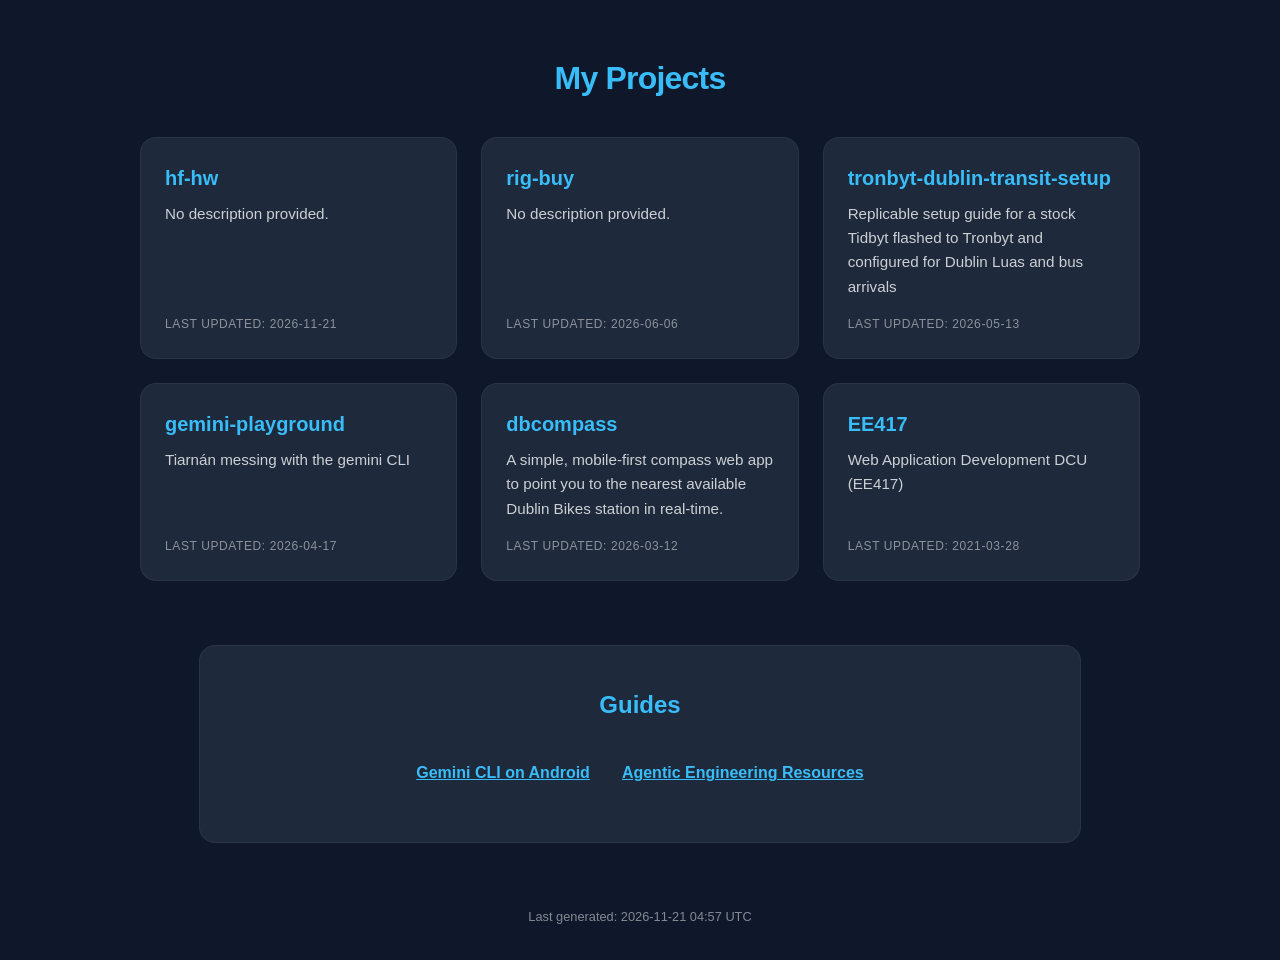
==== index.html @ 2f684768 "Auto-update project index" ====
<!DOCTYPE html>
<html lang="en">
<head>
    <meta charset="UTF-8">
    <meta name="viewport" content="width=device-width, initial-scale=1.0">
    <title>Projects | nycdubliner</title>
    
    <style>
        :root {
            --bg-color: #0f172a;
            --text-color: #f8fafc;
            --card-bg: #1e293b;
            --accent-color: #38bdf8;
        }
        body {
            font-family: -apple-system, BlinkMacSystemFont, "Segoe UI", Roboto, Helvetica, Arial, sans-serif;
            background-color: var(--bg-color);
            color: var(--text-color);
            line-height: 1.6;
            margin: 0;
            padding: 2rem;
            display: flex;
            flex-direction: column;
            align-items: center;
        }
        h1 { margin-bottom: 2rem; color: var(--accent-color); font-weight: 900; letter-spacing: -0.025em; }
        .grid {
            display: grid;
            grid-template-columns: repeat(auto-fill, minmax(300px, 1fr));
            gap: 1.5rem;
            width: 100%;
            max-width: 1000px;
        }
        .card {
            background: var(--card-bg);
            border-radius: 1rem;
            padding: 1.5rem;
            text-decoration: none;
            color: inherit;
            transition: transform 0.2s, box-shadow 0.2s;
            border: 1px solid rgba(255,255,255,0.05);
            display: flex;
            flex-direction: column;
        }
        .card:hover {
            transform: translateY(-4px);
            box-shadow: 0 10px 25px -5px rgba(0,0,0,0.5);
            border-color: var(--accent-color);
        }
        .card h2 {
            margin: 0 0 0.5rem 0;
            font-size: 1.25rem;
            color: var(--accent-color);
        }
        .card p {
            margin: 0;
            opacity: 0.8;
            font-size: 0.95rem;
            flex: 1;
        }
        .meta {
            margin-top: 1rem;
            font-size: 0.75rem;
            opacity: 0.5;
            text-transform: uppercase;
            letter-spacing: 0.05em;
        }
        footer {
            margin-top: 4rem;
            font-size: 0.8rem;
            opacity: 0.5;
        }
        .content-area {
            margin-top: 2rem;
            width: 100%;
            max-width: 800px;
            background: var(--card-bg);
            border-radius: 1rem;
            padding: 2.5rem;
            border: 1px solid rgba(255,255,255,0.05);
        }
        .content-area h2 {
            margin-top: 0;
            color: var(--accent-color);
        }
        code {
            background: rgba(0,0,0,0.3);
            padding: 0.2rem 0.4rem;
            border-radius: 0.25rem;
            font-family: ui-monospace, SFMono-Regular, Menlo, Monaco, Consolas, monospace;
        }
        .back-link {
            color: var(--accent-color);
            text-decoration: none;
            display: inline-block;
            margin-bottom: 2rem;
        }
        .back-link:hover { text-decoration: underline; }
    </style>

</head>
<body>
    <h1>My Projects</h1>
    <div class="grid">

        <a href="https://nycdubliner.github.io/hf-hw/" class="card">
            <h2>hf-hw</h2>
            <p>No description provided.</p>
            <div class="meta">Last updated: 2026-11-21</div>
        </a>
    
        <a href="https://nycdubliner.github.io/rig-buy/" class="card">
            <h2>rig-buy</h2>
            <p>No description provided.</p>
            <div class="meta">Last updated: 2026-06-06</div>
        </a>
    
        <a href="https://nycdubliner.github.io/tronbyt-dublin-transit-setup.html" class="card">
            <h2>tronbyt-dublin-transit-setup</h2>
            <p>Replicable setup guide for a stock Tidbyt flashed to Tronbyt and configured for Dublin Luas and bus arrivals</p>
            <div class="meta">Last updated: 2026-05-13</div>
        </a>
    
        <a href="https://nycdubliner.github.io/gemini-playground/" class="card">
            <h2>gemini-playground</h2>
            <p>Tiarnán messing with the gemini CLI</p>
            <div class="meta">Last updated: 2026-04-17</div>
        </a>
    
        <a href="https://nycdubliner.github.io/dbcompass/" class="card">
            <h2>dbcompass</h2>
            <p>A simple, mobile-first compass web app to point you to the nearest available Dublin Bikes station in real-time.</p>
            <div class="meta">Last updated: 2026-03-12</div>
        </a>
    
        <a href="https://nycdubliner.github.io/EE417/" class="card">
            <h2>EE417</h2>
            <p>Web Application Development DCU (EE417)</p>
            <div class="meta">Last updated: 2021-03-28</div>
        </a>
    
    </div>

    <div class="content-area" style="margin-top: 4rem; text-align: center;">
        <h2>Guides</h2>
        <div style="display: flex; gap: 2rem; justify-content: center;">
            <p><a href="gemini-android.html" style="color: var(--accent-color); font-weight: bold;">Gemini CLI on Android</a></p>
            <p><a href="agentic-engineering.html" style="color: var(--accent-color); font-weight: bold;">Agentic Engineering Resources</a></p>
        </div>
    </div>

    <footer>
        Last generated: 2026-11-21 04:57 UTC
    </footer>
</body>
</html>
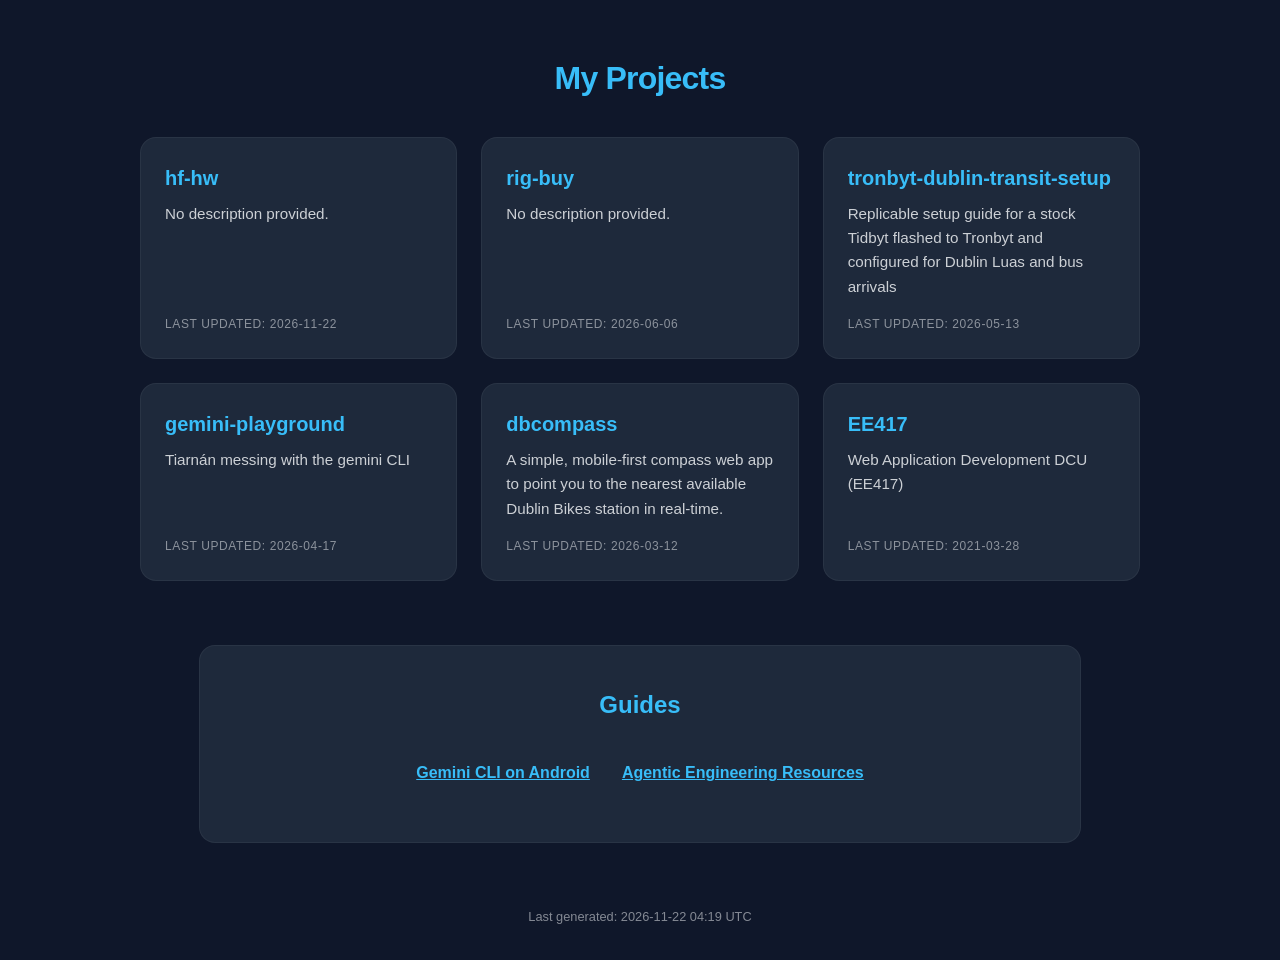
==== commit 0dbc6267: "Auto-update project index" ====
--- a/index.html
+++ b/index.html
@@ -107,7 +107,7 @@
         <a href="https://nycdubliner.github.io/hf-hw/" class="card">
             <h2>hf-hw</h2>
             <p>No description provided.</p>
-            <div class="meta">Last updated: 2026-11-21</div>
+            <div class="meta">Last updated: 2026-11-22</div>
         </a>
     
         <a href="https://nycdubliner.github.io/rig-buy/" class="card">
@@ -151,7 +151,7 @@
     </div>
 
     <footer>
-        Last generated: 2026-11-21 04:57 UTC
+        Last generated: 2026-11-22 04:19 UTC
     </footer>
 </body>
 </html>
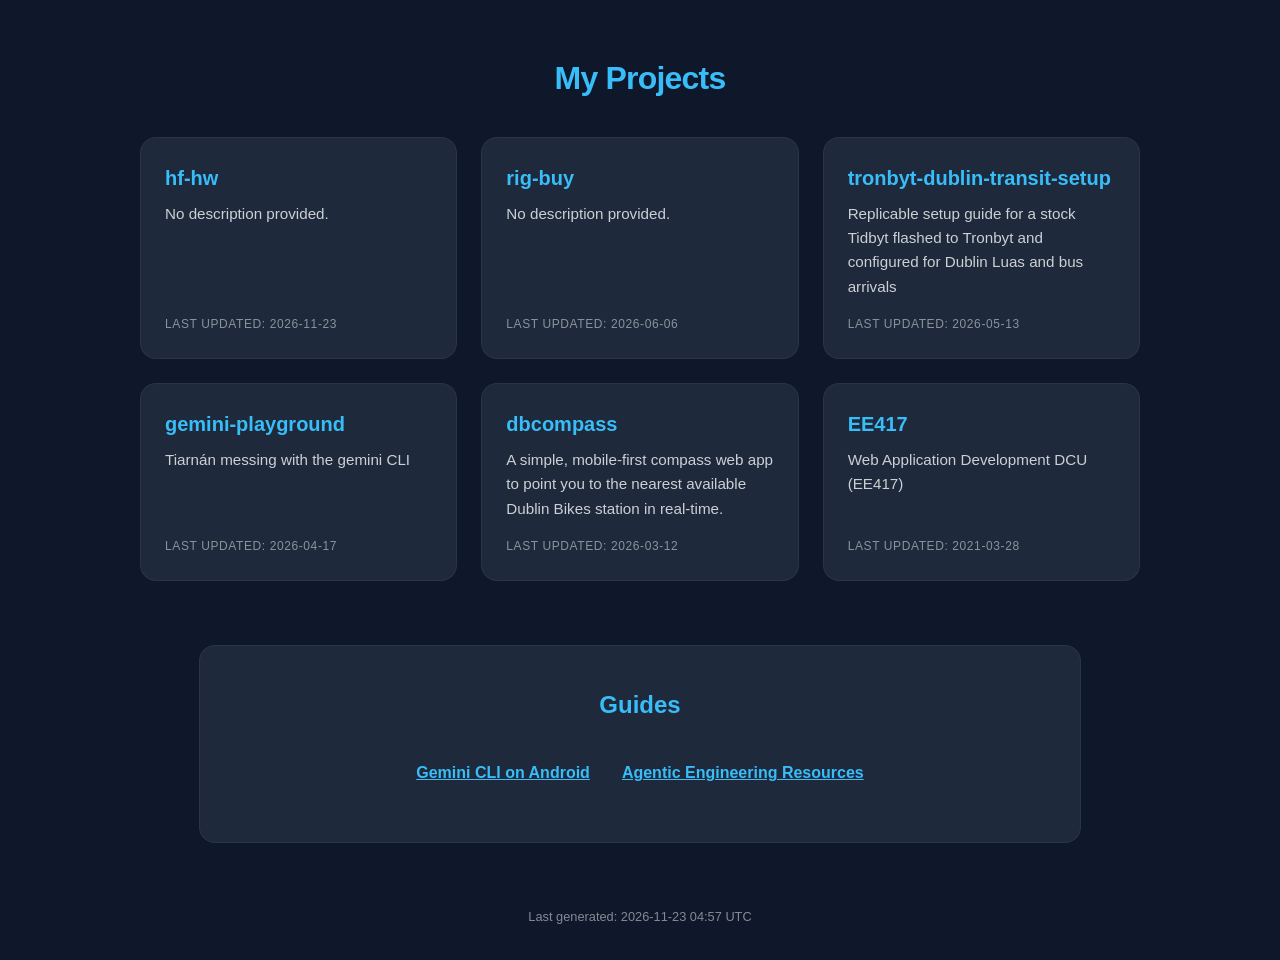
==== commit ed141bec: "Auto-update project index" ====
--- a/index.html
+++ b/index.html
@@ -107,7 +107,7 @@
         <a href="https://nycdubliner.github.io/hf-hw/" class="card">
             <h2>hf-hw</h2>
             <p>No description provided.</p>
-            <div class="meta">Last updated: 2026-11-22</div>
+            <div class="meta">Last updated: 2026-11-23</div>
         </a>
     
         <a href="https://nycdubliner.github.io/rig-buy/" class="card">
@@ -151,7 +151,7 @@
     </div>
 
     <footer>
-        Last generated: 2026-11-22 04:19 UTC
+        Last generated: 2026-11-23 04:57 UTC
     </footer>
 </body>
 </html>
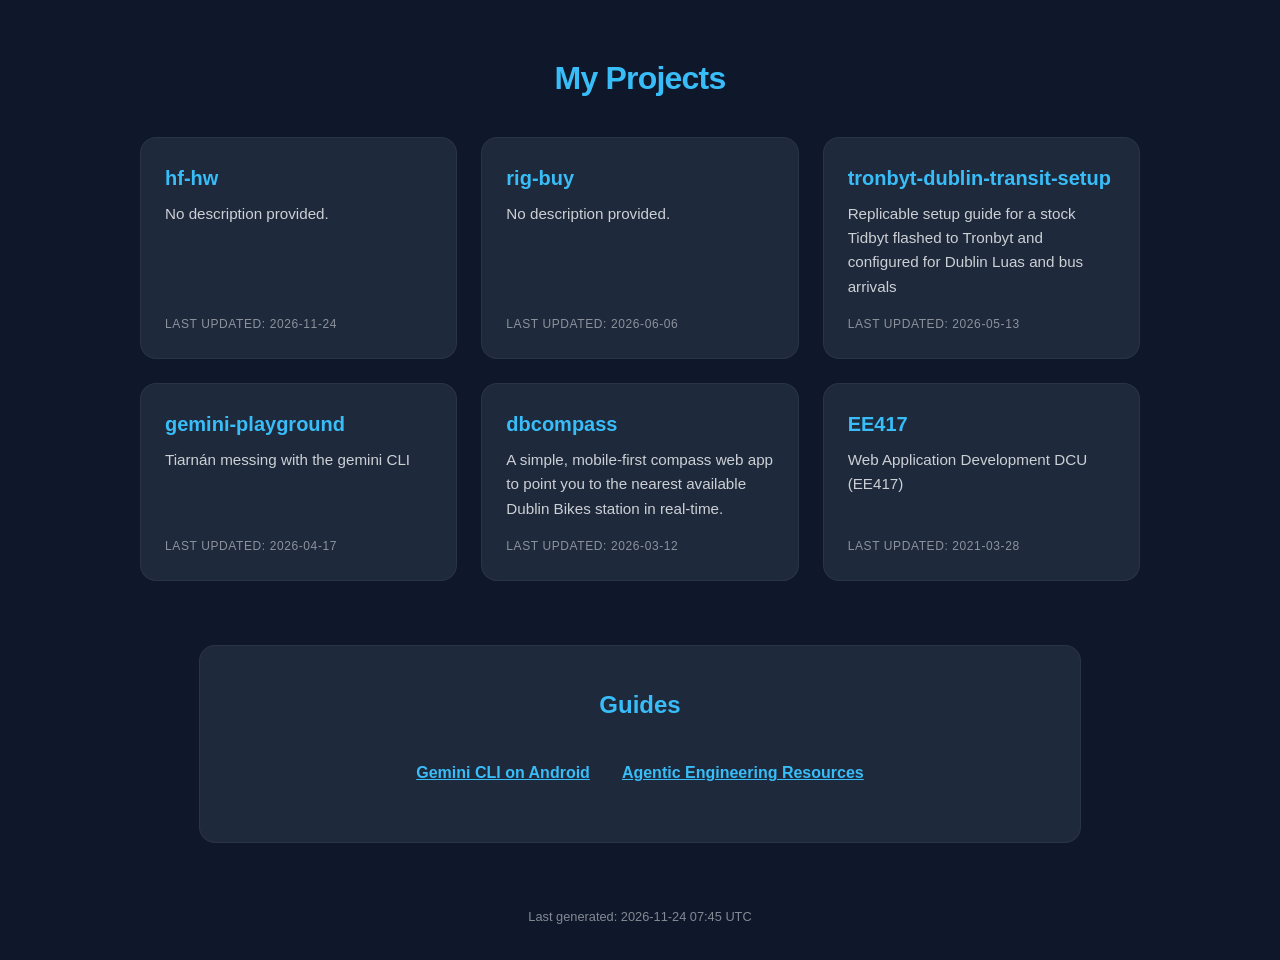
==== commit 2ee64803: "Auto-update project index" ====
--- a/index.html
+++ b/index.html
@@ -107,7 +107,7 @@
         <a href="https://nycdubliner.github.io/hf-hw/" class="card">
             <h2>hf-hw</h2>
             <p>No description provided.</p>
-            <div class="meta">Last updated: 2026-11-23</div>
+            <div class="meta">Last updated: 2026-11-24</div>
         </a>
     
         <a href="https://nycdubliner.github.io/rig-buy/" class="card">
@@ -151,7 +151,7 @@
     </div>
 
     <footer>
-        Last generated: 2026-11-23 04:57 UTC
+        Last generated: 2026-11-24 07:45 UTC
     </footer>
 </body>
 </html>
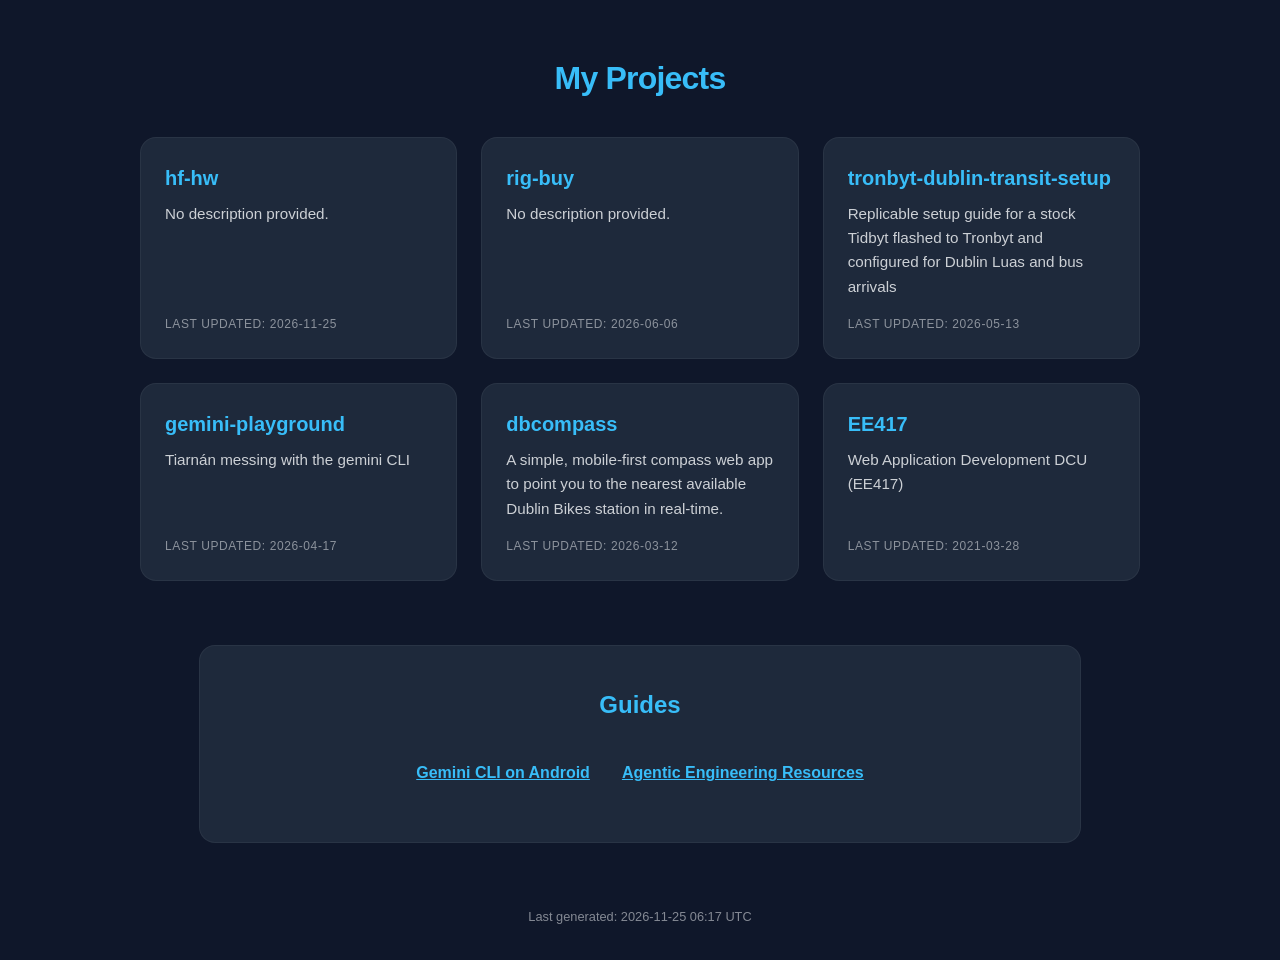
==== commit 94d04b7b: "Auto-update project index" ====
--- a/index.html
+++ b/index.html
@@ -107,7 +107,7 @@
         <a href="https://nycdubliner.github.io/hf-hw/" class="card">
             <h2>hf-hw</h2>
             <p>No description provided.</p>
-            <div class="meta">Last updated: 2026-11-24</div>
+            <div class="meta">Last updated: 2026-11-25</div>
         </a>
     
         <a href="https://nycdubliner.github.io/rig-buy/" class="card">
@@ -151,7 +151,7 @@
     </div>
 
     <footer>
-        Last generated: 2026-11-24 07:45 UTC
+        Last generated: 2026-11-25 06:17 UTC
     </footer>
 </body>
 </html>
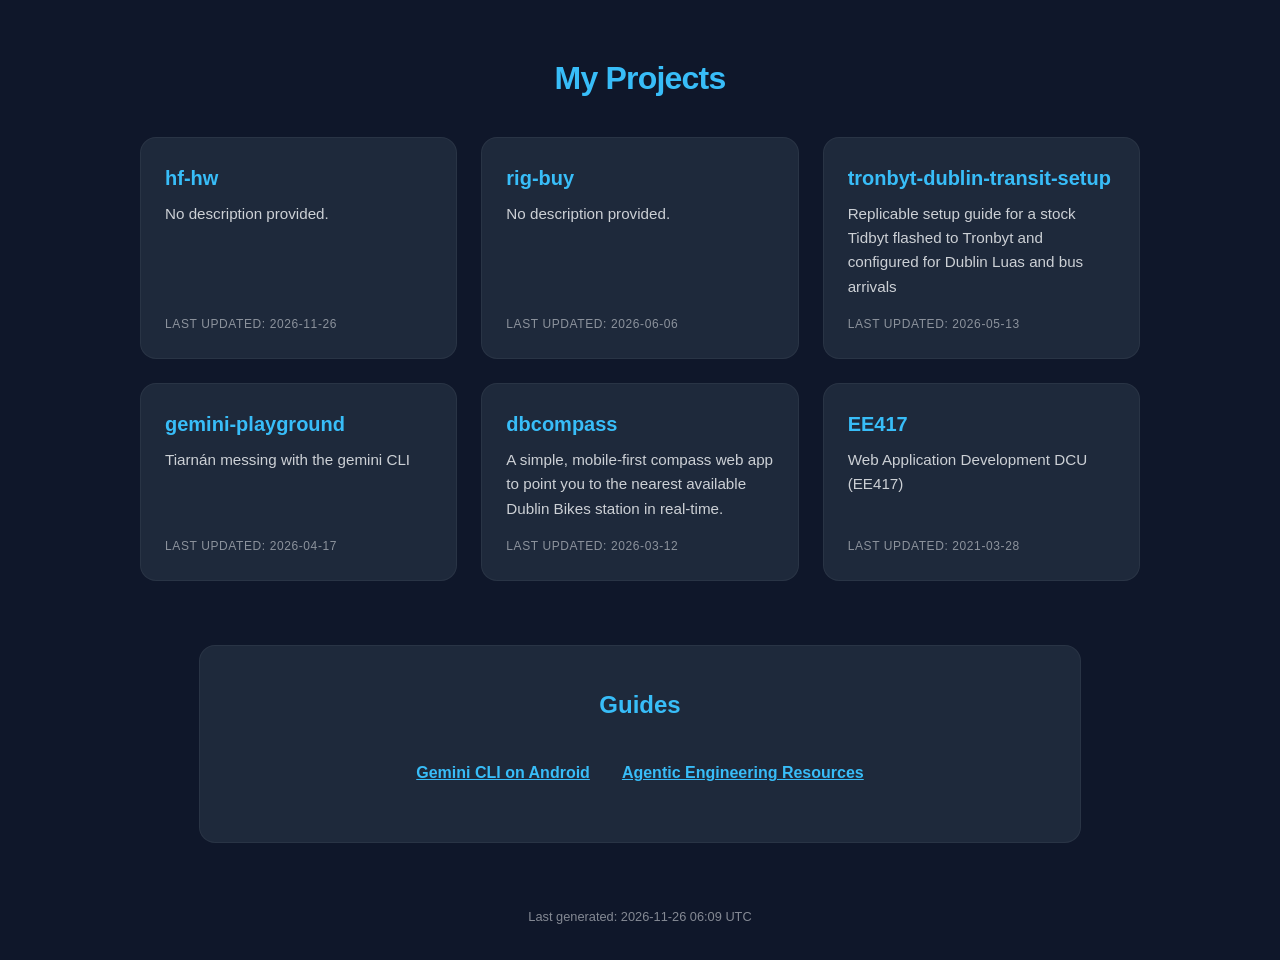
==== commit 553b14d1: "Auto-update project index" ====
--- a/index.html
+++ b/index.html
@@ -107,7 +107,7 @@
         <a href="https://nycdubliner.github.io/hf-hw/" class="card">
             <h2>hf-hw</h2>
             <p>No description provided.</p>
-            <div class="meta">Last updated: 2026-11-25</div>
+            <div class="meta">Last updated: 2026-11-26</div>
         </a>
     
         <a href="https://nycdubliner.github.io/rig-buy/" class="card">
@@ -151,7 +151,7 @@
     </div>
 
     <footer>
-        Last generated: 2026-11-25 06:17 UTC
+        Last generated: 2026-11-26 06:09 UTC
     </footer>
 </body>
 </html>
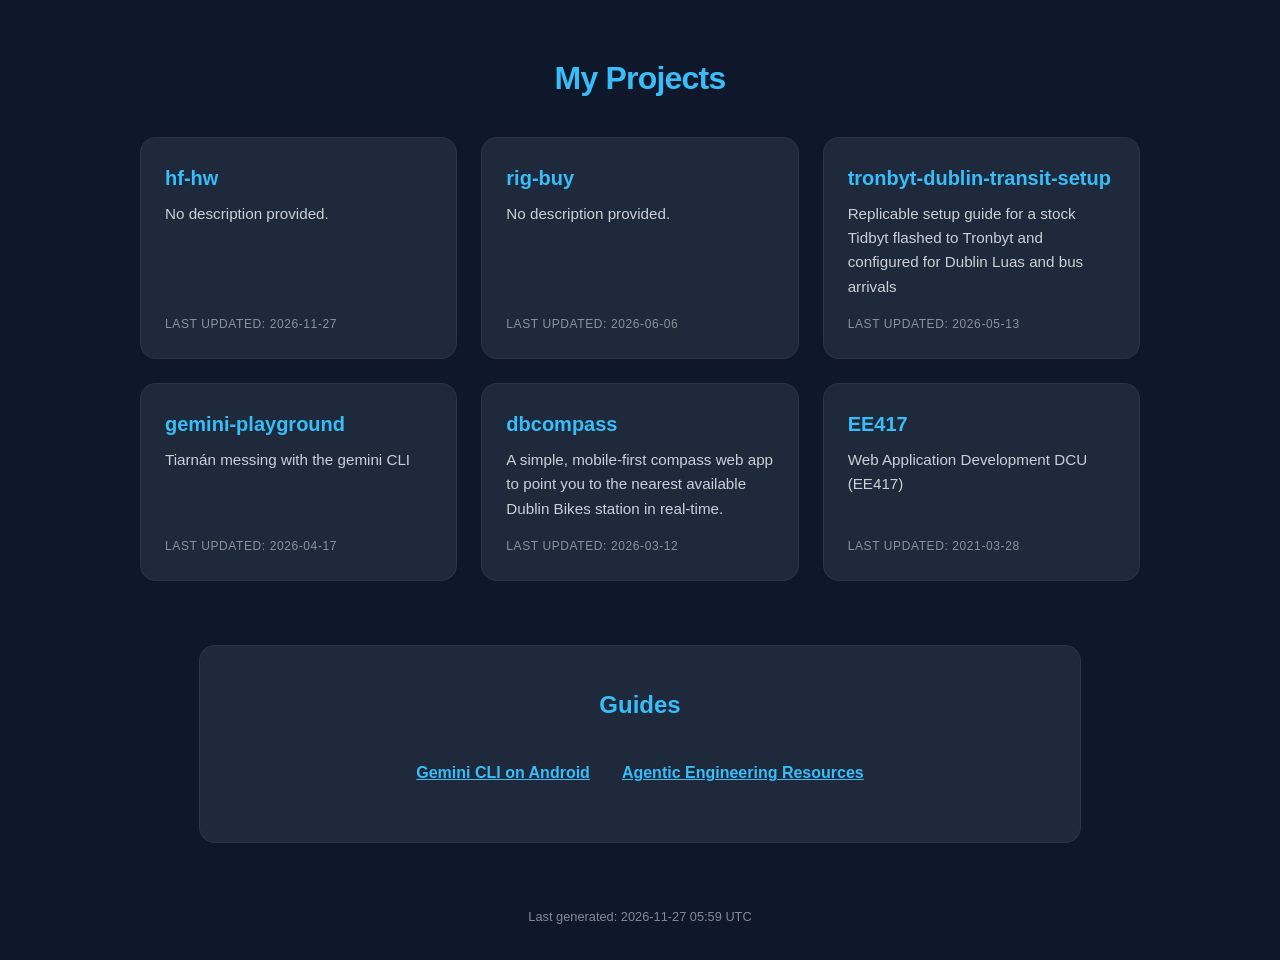
==== commit ac781725: "Auto-update project index" ====
--- a/index.html
+++ b/index.html
@@ -107,7 +107,7 @@
         <a href="https://nycdubliner.github.io/hf-hw/" class="card">
             <h2>hf-hw</h2>
             <p>No description provided.</p>
-            <div class="meta">Last updated: 2026-11-26</div>
+            <div class="meta">Last updated: 2026-11-27</div>
         </a>
     
         <a href="https://nycdubliner.github.io/rig-buy/" class="card">
@@ -151,7 +151,7 @@
     </div>
 
     <footer>
-        Last generated: 2026-11-26 06:09 UTC
+        Last generated: 2026-11-27 05:59 UTC
     </footer>
 </body>
 </html>
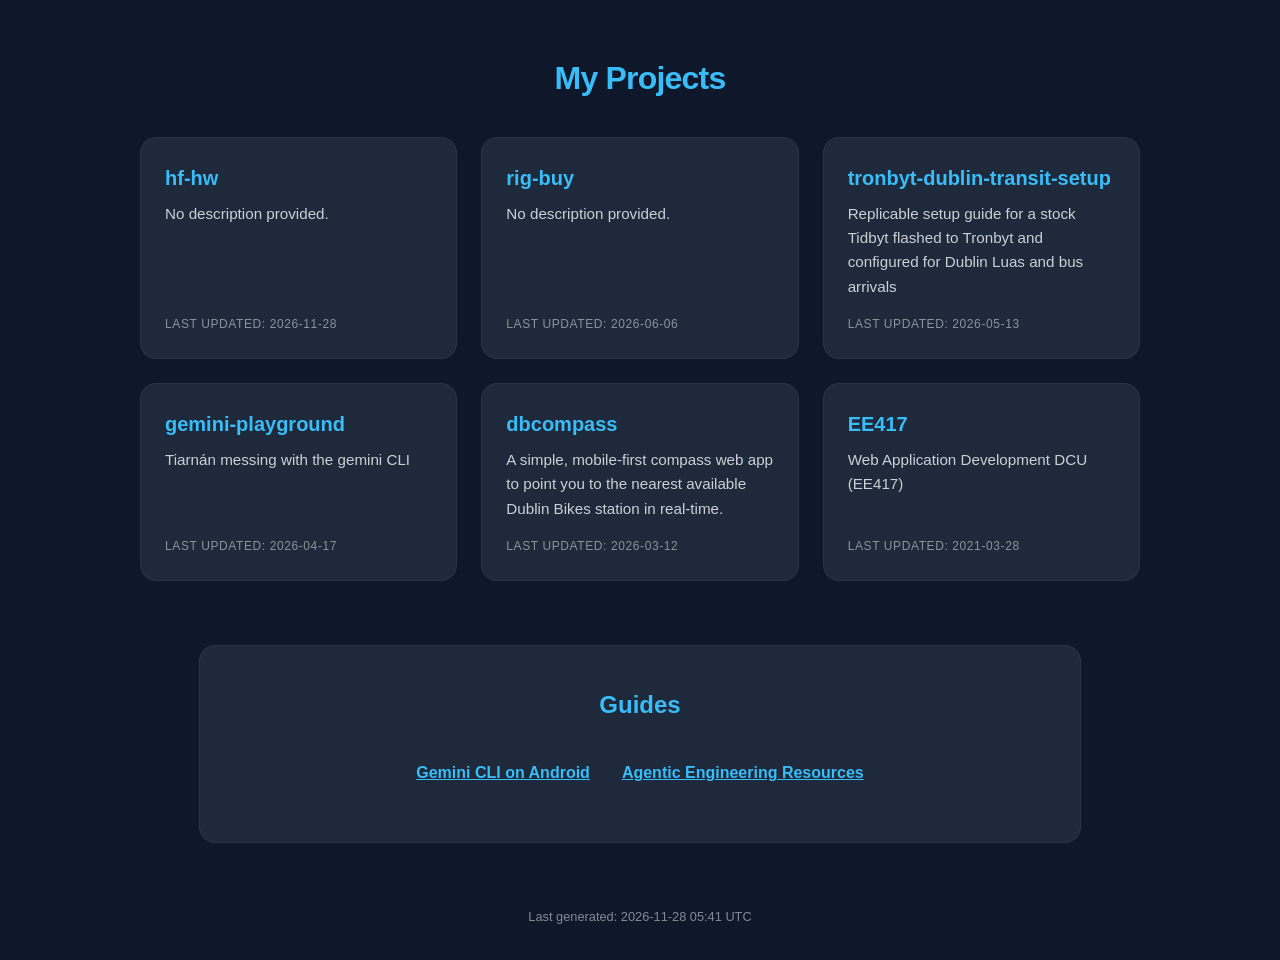
==== commit 08d73ca7: "Auto-update project index" ====
--- a/index.html
+++ b/index.html
@@ -107,7 +107,7 @@
         <a href="https://nycdubliner.github.io/hf-hw/" class="card">
             <h2>hf-hw</h2>
             <p>No description provided.</p>
-            <div class="meta">Last updated: 2026-11-27</div>
+            <div class="meta">Last updated: 2026-11-28</div>
         </a>
     
         <a href="https://nycdubliner.github.io/rig-buy/" class="card">
@@ -151,7 +151,7 @@
     </div>
 
     <footer>
-        Last generated: 2026-11-27 05:59 UTC
+        Last generated: 2026-11-28 05:41 UTC
     </footer>
 </body>
 </html>
